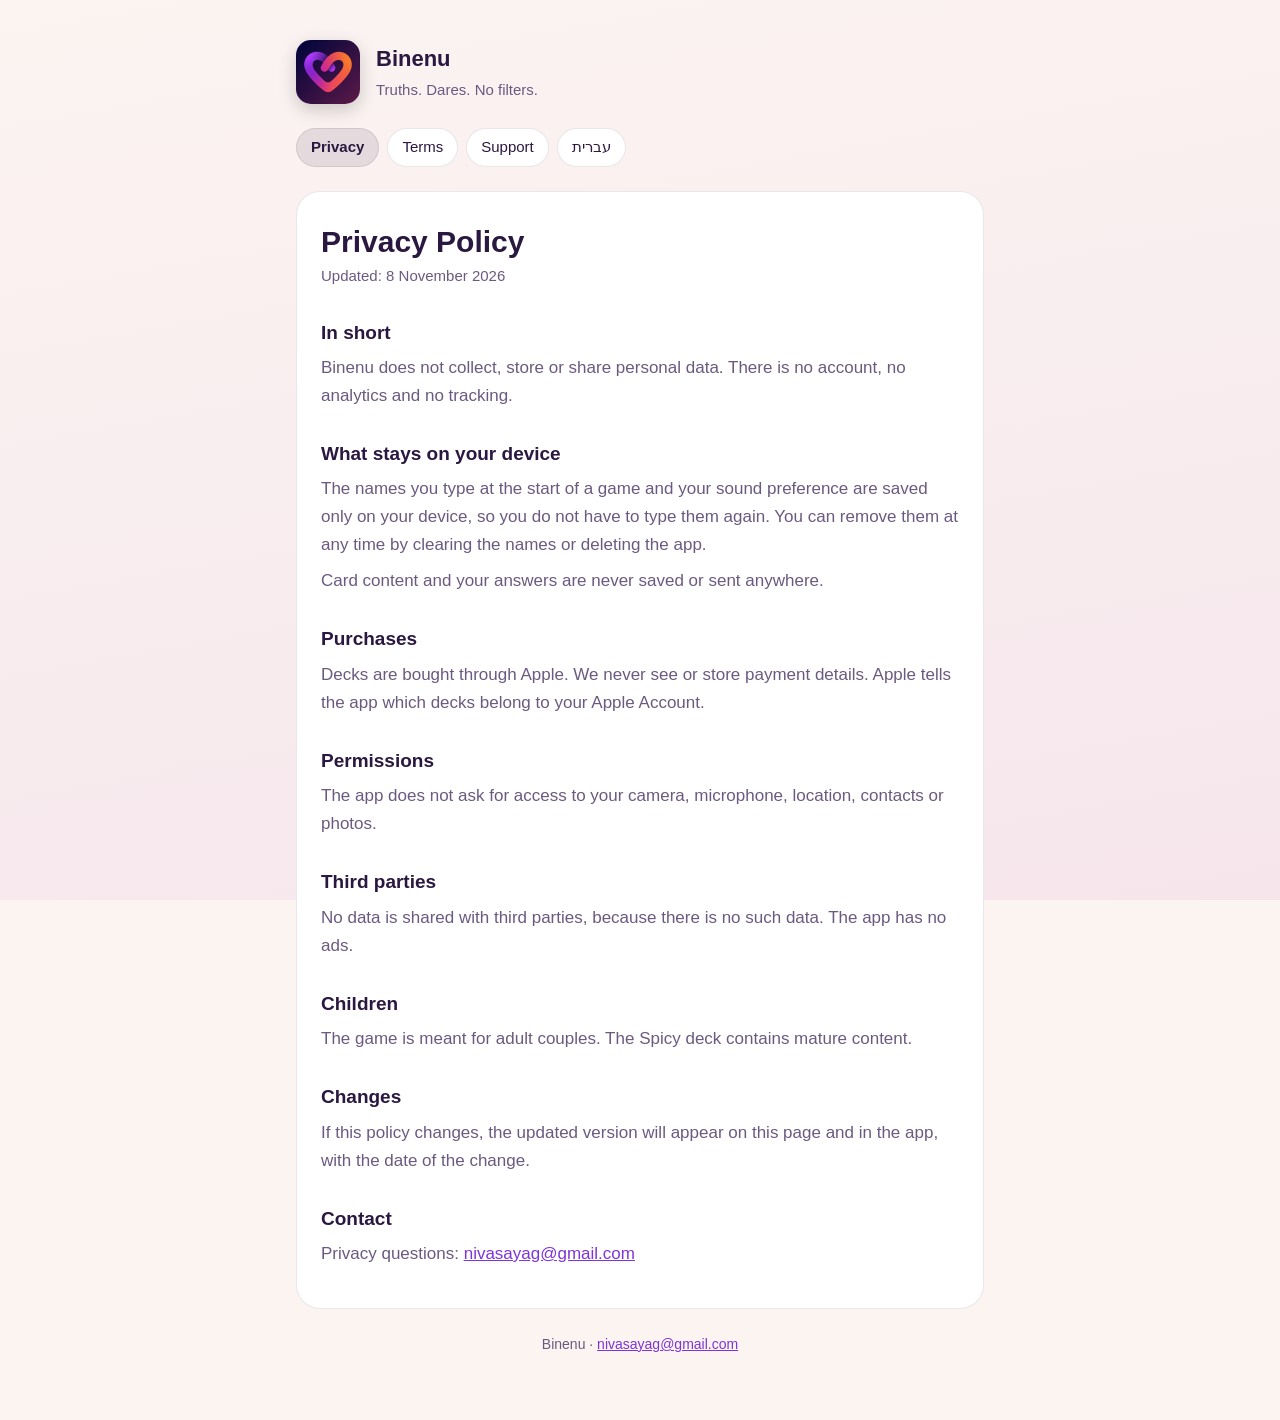
==== en.html @ 2e7c0a56 "Binenu privacy, terms and support pages (Hebrew and English)" ====
<!doctype html>
<html lang="en" dir="ltr">
<head>
<meta charset="utf-8">
<meta name="viewport" content="width=device-width, initial-scale=1">
<meta name="color-scheme" content="light dark">
<title>Privacy Policy | Binenu</title>
<link rel="icon" href="icon.png?v=20261108">
<link rel="stylesheet" href="style.css?v=20261108">
</head>
<body><main>
<header><img src="icon.png?v=20261108" alt=""><div><div class="brand">Binenu</div><div class="tag">Truths. Dares. No filters.</div></div></header>
<nav><a href="en.html" aria-current=page>Privacy</a><a href="terms-en.html">Terms</a><a href="support-en.html">Support</a><a href="index.html" lang="he">עברית</a></nav>
<article class="card"><h1>Privacy Policy</h1><p class="date">Updated: 8 November 2026</p><h2>In short</h2><p>Binenu does not collect, store or share personal data. There is no account, no analytics and no tracking.</p><h2>What stays on your device</h2><p>The names you type at the start of a game and your sound preference are saved only on your device, so you do not have to type them again. You can remove them at any time by clearing the names or deleting the app.</p><p>Card content and your answers are never saved or sent anywhere.</p><h2>Purchases</h2><p>Decks are bought through Apple. We never see or store payment details. Apple tells the app which decks belong to your Apple Account.</p><h2>Permissions</h2><p>The app does not ask for access to your camera, microphone, location, contacts or photos.</p><h2>Third parties</h2><p>No data is shared with third parties, because there is no such data. The app has no ads.</p><h2>Children</h2><p>The game is meant for adult couples. The Spicy deck contains mature content.</p><h2>Changes</h2><p>If this policy changes, the updated version will appear on this page and in the app, with the date of the change.</p><h2>Contact</h2><p>Privacy questions: <a href="mailto:nivasayag@gmail.com">nivasayag@gmail.com</a></p></article>
<footer>Binenu &middot; <a href="mailto:nivasayag@gmail.com">nivasayag@gmail.com</a></footer>
</main></body></html>
---- style.css ----
:root { --bg1:#FBF4F1; --bg2:#F6E6EC; --ink:#2A1840; --sub:#6B5A80; --card:#FFFFFF; --line:rgba(42,24,64,.10); --accent:#7E34D9; }
@media (prefers-color-scheme: dark) { :root { --bg1:#140B24; --bg2:#24123A; --ink:#F7F1FF; --sub:#BFB2D6; --card:#2A1A44; --line:rgba(255,255,255,.12); --accent:#C9A2FF; } }
* { box-sizing:border-box; }
html { -webkit-text-size-adjust:100%; }
body { margin:0; min-height:100vh; background:linear-gradient(170deg,var(--bg1),var(--bg2)) fixed; background-color:var(--bg1); color:var(--ink);
  font:17px/1.65 -apple-system,BlinkMacSystemFont,"SF Hebrew","Segoe UI",Arial,sans-serif; }
main { max-width:720px; margin:0 auto; padding:40px 16px 64px; }
header { display:flex; align-items:center; gap:16px; margin-bottom:24px; }
header img { width:64px; height:64px; border-radius:15px; box-shadow:0 6px 18px rgba(0,0,0,.18); }
header .brand { font-weight:800; font-size:22px; }
header .tag { color:var(--sub); font-size:15px; }
nav { display:flex; flex-wrap:wrap; gap:8px; margin:0 0 24px; }
nav a { padding:6px 14px; border-radius:999px; background:var(--card); border:1px solid var(--line); color:var(--ink); text-decoration:none; font-size:15px; }
nav a[aria-current] { background:var(--line); font-weight:700; }
.card { background:var(--card); border:1px solid var(--line); border-radius:24px; padding:32px 24px; }
h1 { font-size:30px; line-height:1.2; margin:0 0 4px; }
.date { color:var(--sub); font-size:15px; margin:0 0 24px; }
h2 { font-size:19px; margin:28px 0 6px; }
p, li { color:var(--sub); margin:0 0 8px; }
ul { padding-inline-start:22px; margin:0 0 8px; }
a { color:var(--accent); }
footer { color:var(--sub); font-size:14px; text-align:center; margin-top:24px; }
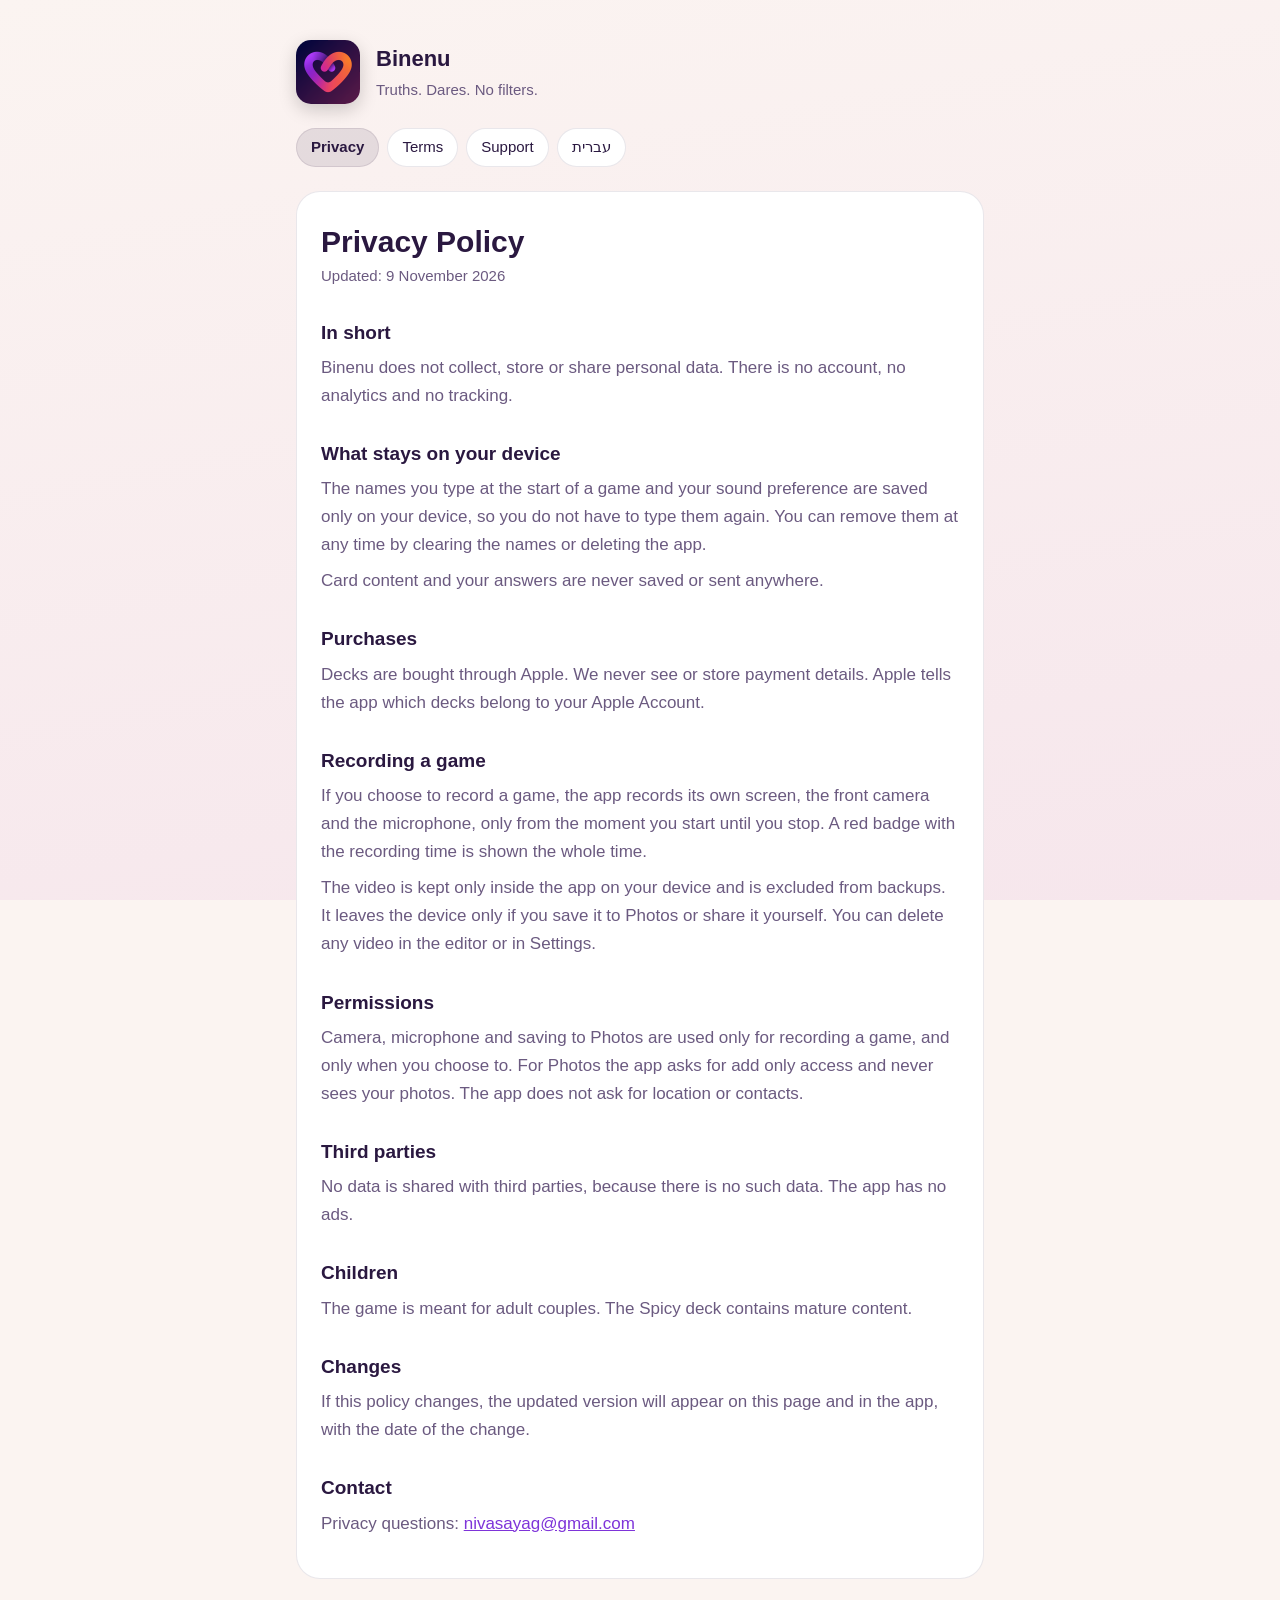
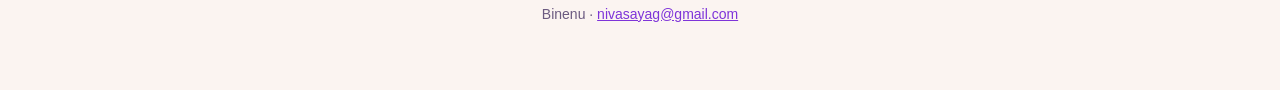
==== commit 5ed8da4d: "Privacy: record our game (camera, microphone, add only Photos, video stays on device)" ====
--- a/en.html
+++ b/en.html
@@ -5,12 +5,12 @@
 <meta name="viewport" content="width=device-width, initial-scale=1">
 <meta name="color-scheme" content="light dark">
 <title>Privacy Policy | Binenu</title>
-<link rel="icon" href="icon.png?v=20261108">
-<link rel="stylesheet" href="style.css?v=20261108">
+<link rel="icon" href="icon.png?v=20261109">
+<link rel="stylesheet" href="style.css?v=20261109">
 </head>
 <body><main>
-<header><img src="icon.png?v=20261108" alt=""><div><div class="brand">Binenu</div><div class="tag">Truths. Dares. No filters.</div></div></header>
+<header><img src="icon.png?v=20261109" alt=""><div><div class="brand">Binenu</div><div class="tag">Truths. Dares. No filters.</div></div></header>
 <nav><a href="en.html" aria-current=page>Privacy</a><a href="terms-en.html">Terms</a><a href="support-en.html">Support</a><a href="index.html" lang="he">עברית</a></nav>
-<article class="card"><h1>Privacy Policy</h1><p class="date">Updated: 8 November 2026</p><h2>In short</h2><p>Binenu does not collect, store or share personal data. There is no account, no analytics and no tracking.</p><h2>What stays on your device</h2><p>The names you type at the start of a game and your sound preference are saved only on your device, so you do not have to type them again. You can remove them at any time by clearing the names or deleting the app.</p><p>Card content and your answers are never saved or sent anywhere.</p><h2>Purchases</h2><p>Decks are bought through Apple. We never see or store payment details. Apple tells the app which decks belong to your Apple Account.</p><h2>Permissions</h2><p>The app does not ask for access to your camera, microphone, location, contacts or photos.</p><h2>Third parties</h2><p>No data is shared with third parties, because there is no such data. The app has no ads.</p><h2>Children</h2><p>The game is meant for adult couples. The Spicy deck contains mature content.</p><h2>Changes</h2><p>If this policy changes, the updated version will appear on this page and in the app, with the date of the change.</p><h2>Contact</h2><p>Privacy questions: <a href="mailto:nivasayag@gmail.com">nivasayag@gmail.com</a></p></article>
+<article class="card"><h1>Privacy Policy</h1><p class="date">Updated: 9 November 2026</p><h2>In short</h2><p>Binenu does not collect, store or share personal data. There is no account, no analytics and no tracking.</p><h2>What stays on your device</h2><p>The names you type at the start of a game and your sound preference are saved only on your device, so you do not have to type them again. You can remove them at any time by clearing the names or deleting the app.</p><p>Card content and your answers are never saved or sent anywhere.</p><h2>Purchases</h2><p>Decks are bought through Apple. We never see or store payment details. Apple tells the app which decks belong to your Apple Account.</p><h2>Recording a game</h2><p>If you choose to record a game, the app records its own screen, the front camera and the microphone, only from the moment you start until you stop. A red badge with the recording time is shown the whole time.</p><p>The video is kept only inside the app on your device and is excluded from backups. It leaves the device only if you save it to Photos or share it yourself. You can delete any video in the editor or in Settings.</p><h2>Permissions</h2><p>Camera, microphone and saving to Photos are used only for recording a game, and only when you choose to. For Photos the app asks for add only access and never sees your photos. The app does not ask for location or contacts.</p><h2>Third parties</h2><p>No data is shared with third parties, because there is no such data. The app has no ads.</p><h2>Children</h2><p>The game is meant for adult couples. The Spicy deck contains mature content.</p><h2>Changes</h2><p>If this policy changes, the updated version will appear on this page and in the app, with the date of the change.</p><h2>Contact</h2><p>Privacy questions: <a href="mailto:nivasayag@gmail.com">nivasayag@gmail.com</a></p></article>
 <footer>Binenu &middot; <a href="mailto:nivasayag@gmail.com">nivasayag@gmail.com</a></footer>
 </main></body></html>
